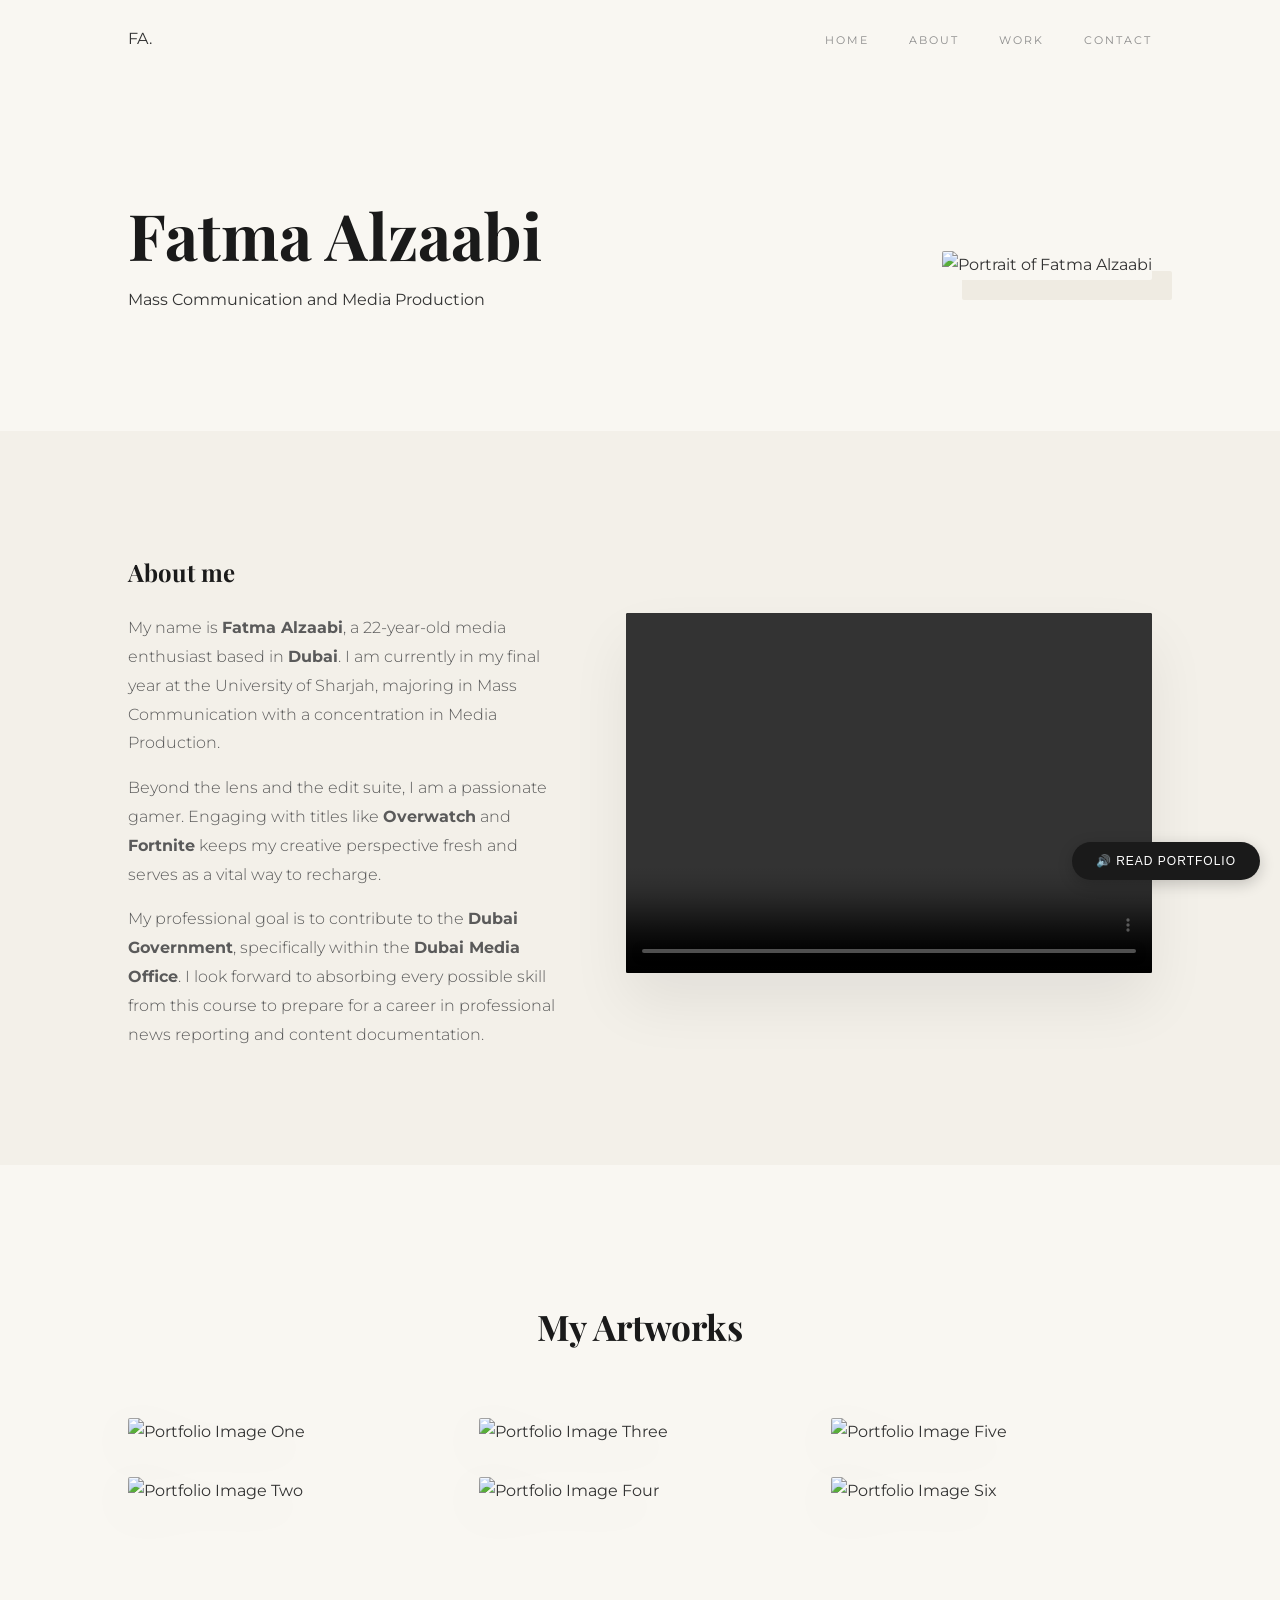
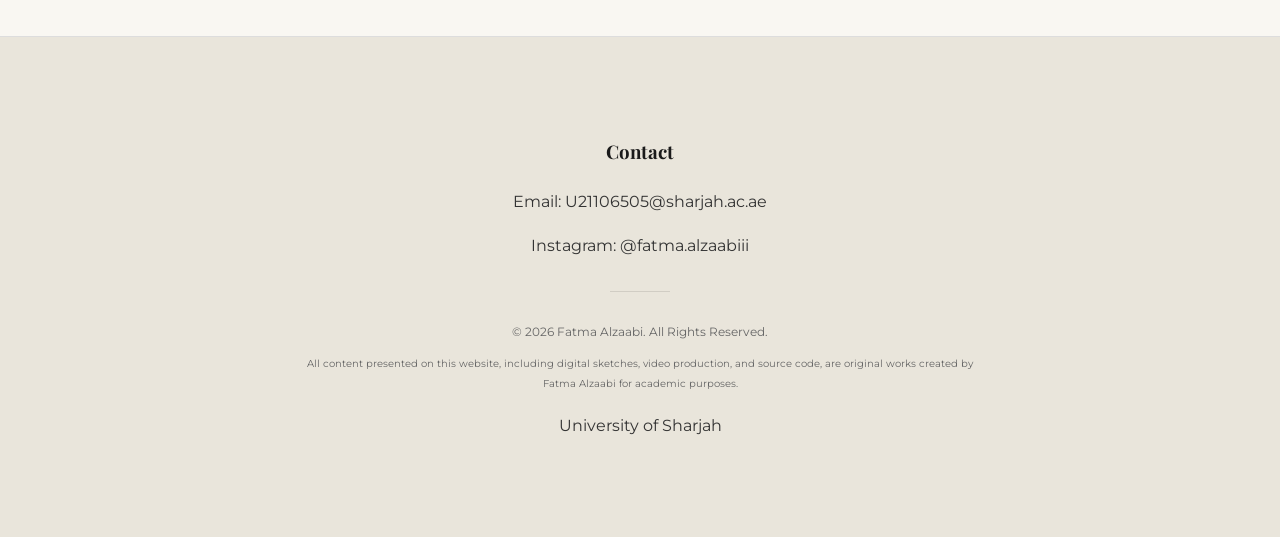
==== fatma.html @ 261b3ff1 "Add files via upload" ====
<!DOCTYPE html>
<html lang="en">
<head>
    <meta charset="UTF-8">
    <title>Fatma Alzaabi | Portfolio</title>
    <link rel="stylesheet" href="style.css">
</head>
<body>

    <a href="#about" class="skip-link">Skip to main content</a>

    <div class="accessibility-controls">
        <button id="tts-button" aria-label="Read content out loud">
            <span id="speaker-icon">🔊</span> Read Portfolio
        </button>
    </div>

    <nav class="navbar">
        <div class="logo">FA.</div>
        <ul class="nav-links">
            <li><a href="index.html">Home</a></li> 
            <li><a href="#about">About</a></li>
            <li><a href="#work">Work</a></li>
            <li><a href="#contact">Contact</a></li>
        </ul>
    </nav>

    <div id="read-area">
        <main>
            <section id="home" class="hero">
                <div class="hero-text">
                    <h1>Fatma Alzaabi</h1>
                    <p>Mass Communication and Media Production</p>
                </div>
                <div class="hero-image">
                    <img src="drawings/personal pic.png" alt="Portrait of Fatma Alzaabi">
                </div>
            </section>

            <section id="about" class="content-section">
              <div class="about-container">
                    <div class="about-text">
                        <h2>About me</h2>
                        <p>My name is <strong>Fatma Alzaabi</strong>, a 22-year-old media enthusiast based in <strong>Dubai</strong>. I am currently in my final year at the University of Sharjah, majoring in Mass Communication with a concentration in Media Production.</p>
                        <p>Beyond the lens and the edit suite, I am a passionate gamer. Engaging with titles like <strong>Overwatch</strong> and <strong>Fortnite</strong> keeps my creative perspective fresh and serves as a vital way to recharge.</p>
                        <p>My professional goal is to contribute to the <strong>Dubai Government</strong>, specifically within the <strong>Dubai Media Office</strong>. I look forward to absorbing every possible skill from this course to prepare for a career in professional news reporting and content documentation.</p>
                    </div>
                    
                    <div class="about-video">
                        <video controls playsinline width="640" height="360" preload="auto" aria-label="Fatma Alzaabi Self Introduction Video">
                            <source src="drawings/self.mp4" type="video/mp4">
                            <track kind="captions" src="captions.vtt" srclang="en" label="English">
                            Your browser does not support the video tag.
                        </video>
                    </div>
              </div>
            </section>
            
            <section id="work" class="content-section">
                <h2 class="section-title">My Artworks</h2>
                <div class="gallery-container">
                    <img src="drawings/drawing 1.jpg" class="gallery-item" alt="Portfolio Image One">
                    <img src="drawings/drawing 2.jpg" class="gallery-item" alt="Portfolio Image Two">
                    <img src="drawings/drawing 3.jpg" class="gallery-item" alt="Portfolio Image Three">
                    <img src="drawings/drawing 4.jpg" class="gallery-item" alt="Portfolio Image Four">
                    <img src="drawings/drawing 5.jpg" class="gallery-item" alt="Portfolio Image Five">
                    <img src="drawings/drawing 6.jpg" class="gallery-item" alt="Portfolio Image Six">
                </div>
            </section>
        </main>

        <footer id="contact" class="footer-area">
            <div class="footer-content">
                <h3>Contact</h3>
                <p>Email: U21106505@sharjah.ac.ae</p>
                <p>Instagram: @fatma.alzaabiii</p>
                
                <hr class="footer-divider">

                <div class="legal-notice">
                    <p>&copy; 2026 Fatma Alzaabi. All Rights Reserved.</p>
                    <p><small>All content presented on this website, including digital sketches, video production, and source code, are original works created by Fatma Alzaabi for academic purposes.</small></p>
                </div>
                
                <p>University of Sharjah</p>
            </div>
        </footer>
    </div>

    <script>
        const ttsButton = document.getElementById('tts-button');
        let speaking = false;
        let utterance;

        function speak() {
            if (!speaking) {
                let contentText = document.getElementById('read-area').innerText;
                let slowText = contentText.replace("U21106505", "U 2 1 1 0 6 5 0 5");

                utterance = new SpeechSynthesisUtterance(slowText);
                const voices = window.speechSynthesis.getVoices();
                const femaleVoice = voices.find(v => v.name.includes('Samantha') || v.name.includes('Zira') || v.name.includes('Female'));

                if (femaleVoice) utterance.voice = femaleVoice;
                utterance.pitch = 1.1; 
                utterance.rate = 0.9;

                utterance.onend = () => {
                    speaking = false;
                    ttsButton.innerHTML = "🔊 Read Portfolio";
                };

                window.speechSynthesis.speak(utterance);
                speaking = true;
                ttsButton.innerHTML = "🛑 Stop Reading";
            } else {
                window.speechSynthesis.cancel();
                speaking = false;
                ttsButton.innerHTML = "🔊 Read Portfolio";
            }
        }

        ttsButton.addEventListener('click', speak);
        window.speechSynthesis.onvoiceschanged = () => window.speechSynthesis.getVoices();
    </script>

</body>
</html>
---- style.css ----
@import url('https://fonts.googleapis.com/css2?family=Montserrat:wght@300;500&family=Playfair+Display:ital,wght@0,700;1,400&display=swap');

html { scroll-behavior: smooth; }
body { 
    font-family: 'Montserrat', sans-serif; 
    margin: 0; 
    color: #333; 
    line-height: 1.8;
    background-color: #f9f7f2; 
}

h1, h2, h3 { font-family: 'Playfair Display', serif; color: #1a1a1a; }

.skip-link {
    position: absolute;
    top: -50px;
    left: 10px;
    background: #000;
    color: #fff;
    padding: 10px;
    z-index: 3000;
}
.skip-link:focus { top: 10px; }

.navbar { 
    display: flex; 
    justify-content: space-between; 
    padding: 25px 10%; 
    position: fixed; 
    width: 80%; 
    top: 0; 
    background: rgba(249, 247, 242, 0.95);
    z-index: 1000;
}

.nav-links { list-style: none; display: flex; gap: 40px; margin: 0; }
.nav-links a { text-decoration: none; color: #8c8c8c; font-size: 0.7rem; letter-spacing: 2px; text-transform: uppercase; transition: 0.3s; }
.nav-links a:hover { color: #000; }

.hero { display: flex; align-items: center; justify-content: space-between; padding: 200px 10% 100px; }
.hero-text h1 { font-size: 4rem; margin: 0; line-height: 1.1; }
.hero-image img { max-width: 350px; border-radius: 2px; box-shadow: 20px 20px 0px #efebe2; }

.content-section { padding: 100px 10%; }
#about { background-color: #f3f0e9; } 

.about-container { display: flex; gap: 60px; align-items: center; }
.about-text { flex: 1; color: #5a5a5a; font-weight: 300; }
.about-video { flex: 1.2; }
video { width: 100%; border-radius: 2px; box-shadow: 0 30px 60px rgba(0,0,0,0.07); background-color: #000; }

.section-title { text-align: center; margin-bottom: 60px; font-size: 2.2rem; }

.gallery-container { column-count: 3; column-gap: 30px; }
.gallery-item { width: 100%; margin-bottom: 30px; display: block; border-radius: 2px; filter: drop-shadow(0 15px 25px rgba(0,0,0,0.08)); transition: 0.5s ease; }
.gallery-item:hover { transform: translateY(-8px); }

.footer-area { background: #e9e5db; padding: 80px 10%; text-align: center; border-top: 1px solid #ddd; }
.footer-divider { border: 0; height: 1px; background: #d1cdc4; margin: 30px auto; width: 60px; }

.legal-notice {
    font-size: 0.75rem;
    color: #666;
    margin: 20px auto;
    max-width: 700px;
    line-height: 1.6;
}

.accessibility-controls { position: fixed; bottom: 20px; right: 20px; z-index: 2000; }
#tts-button { 
    background-color: #1a1a1a; 
    color: #fff; 
    border: none; 
    padding: 12px 24px; 
    border-radius: 30px; 
    cursor: pointer; 
    font-size: 0.75rem; 
    box-shadow: 0 4px 15px rgba(0,0,0,0.2); 
    text-transform: uppercase; 
    letter-spacing: 1px;
}

@media (max-width: 768px) {
    .hero, .about-container { flex-direction: column; text-align: center; }
    .gallery-container { column-count: 1; }
    .hero-image img { margin-top: 40px; }
}
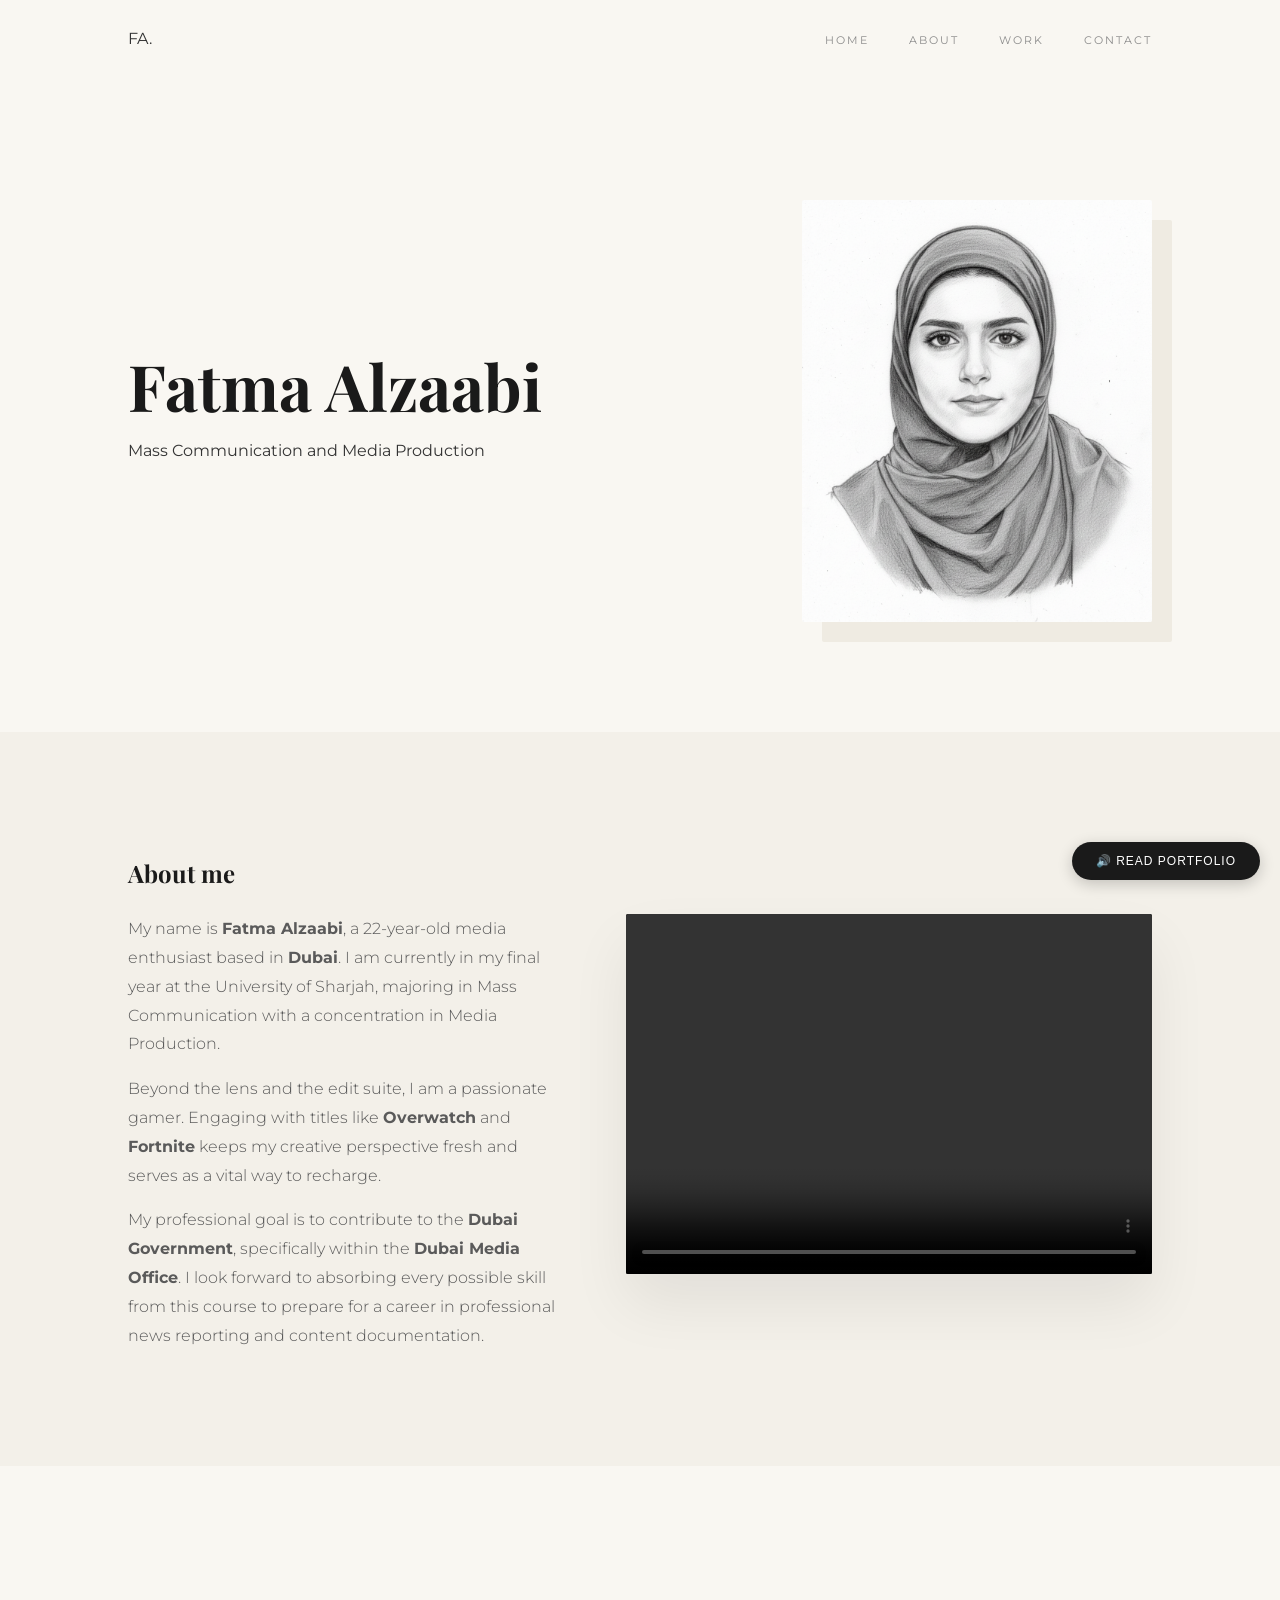
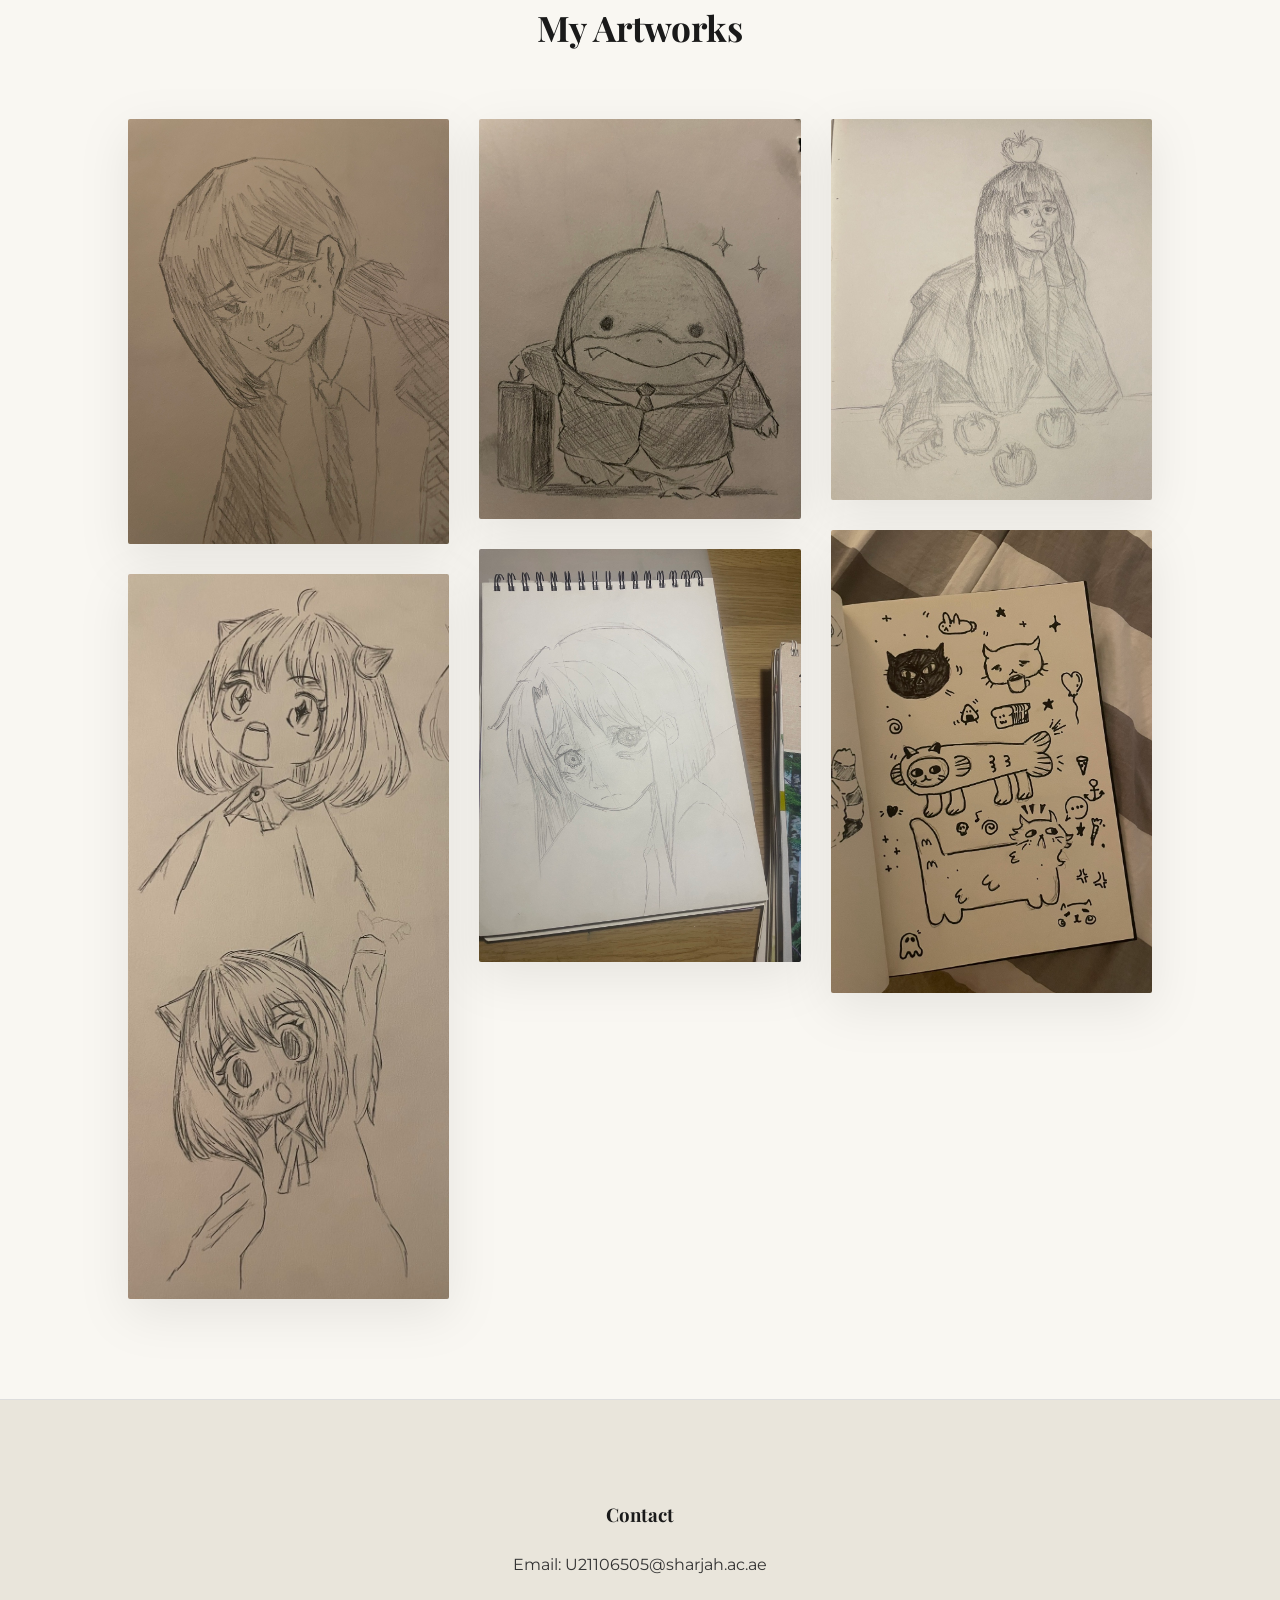
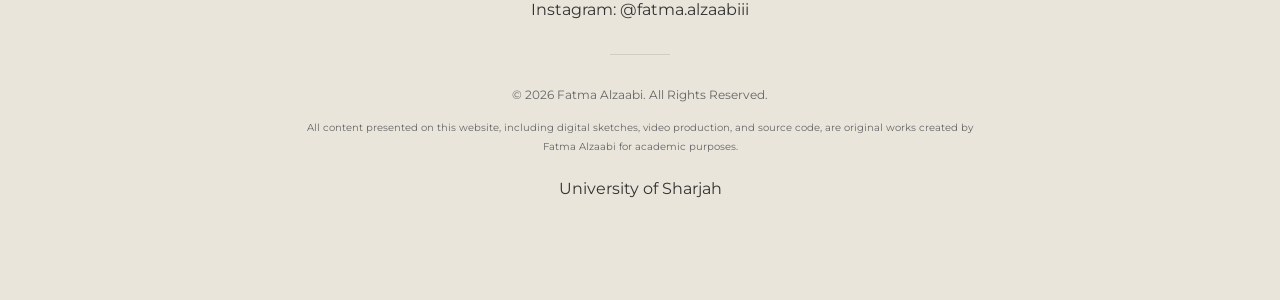
==== commit bb50003a: "Update fatma.html" ====
--- a/fatma.html
+++ b/fatma.html
@@ -48,7 +48,7 @@
                     
                     <div class="about-video">
                         <video controls playsinline width="640" height="360" preload="auto" aria-label="Fatma Alzaabi Self Introduction Video">
-                            <source src="drawings/self.mp4" type="video/mp4">
+                            <source src="self.mp4" type="video/mp4">
                             <track kind="captions" src="captions.vtt" srclang="en" label="English">
                             Your browser does not support the video tag.
                         </video>
@@ -125,4 +125,4 @@
     </script>
 
 </body>
-</html>+</html>
